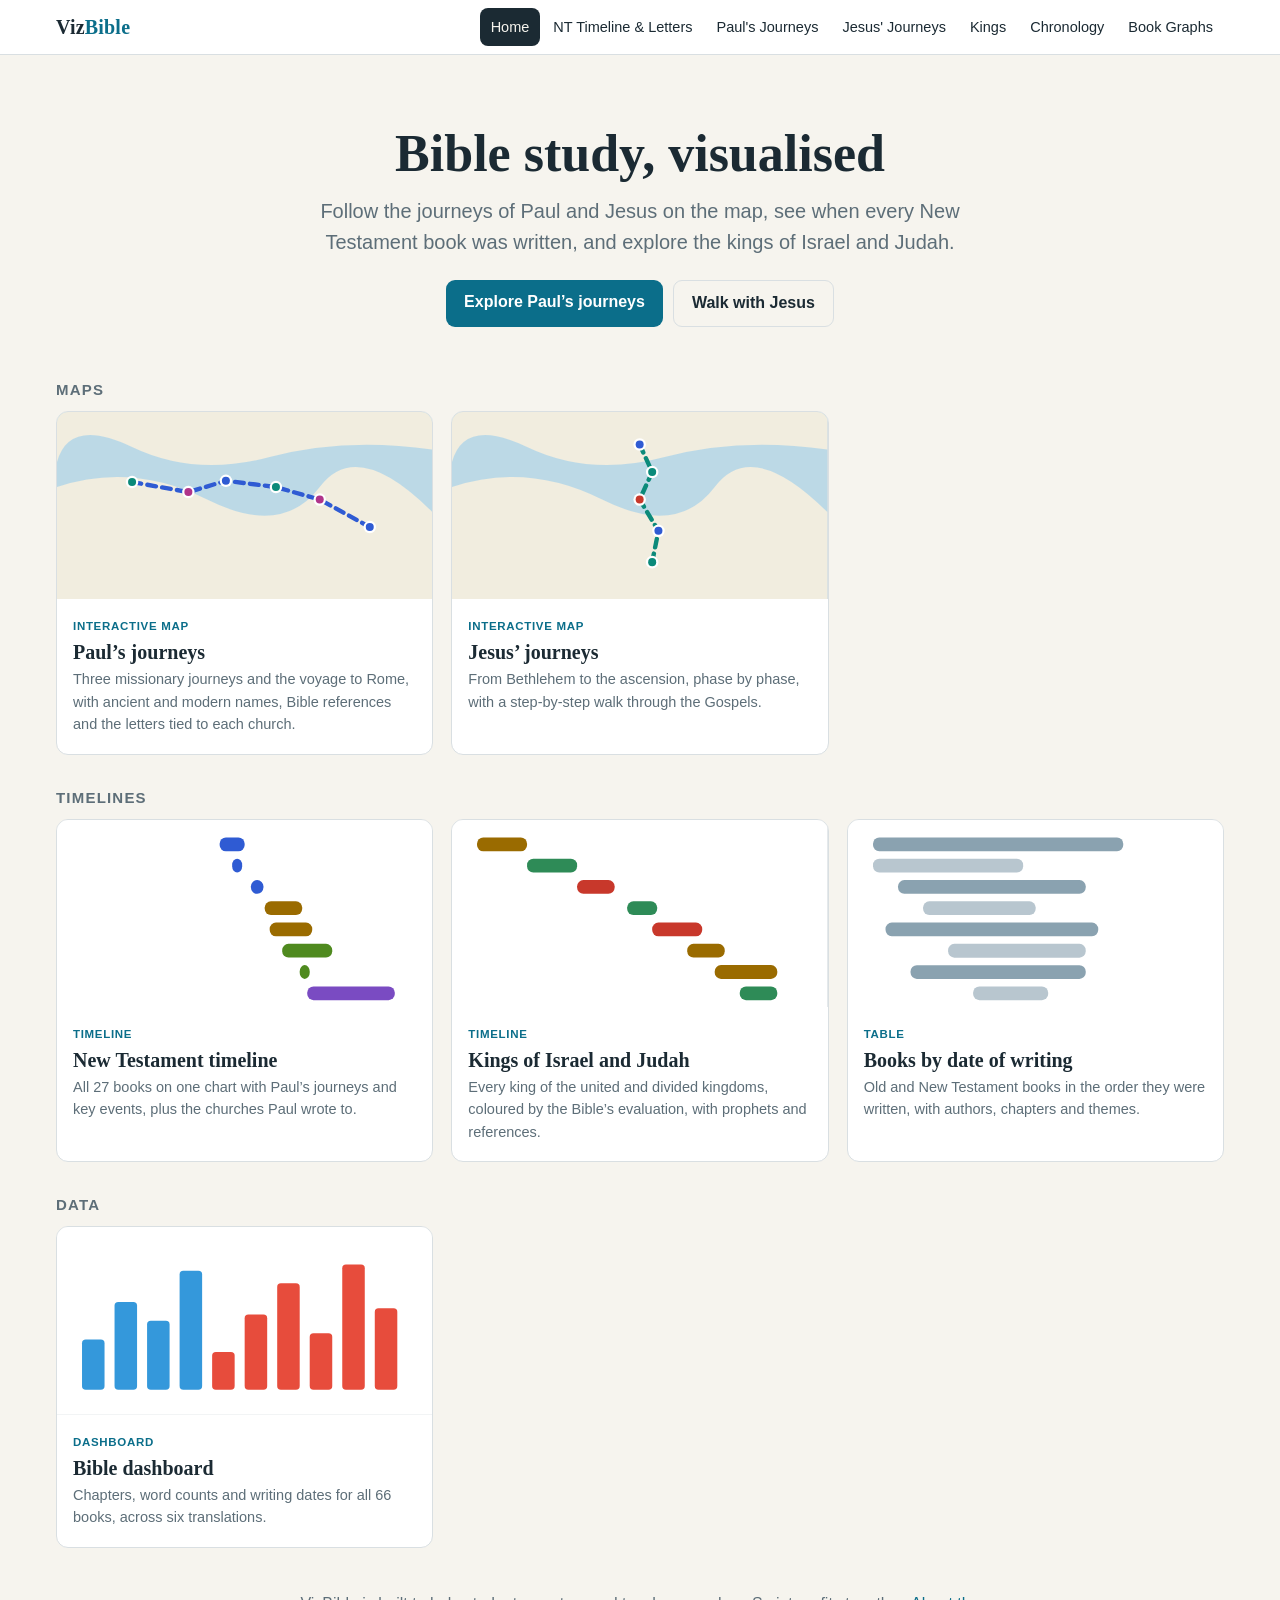
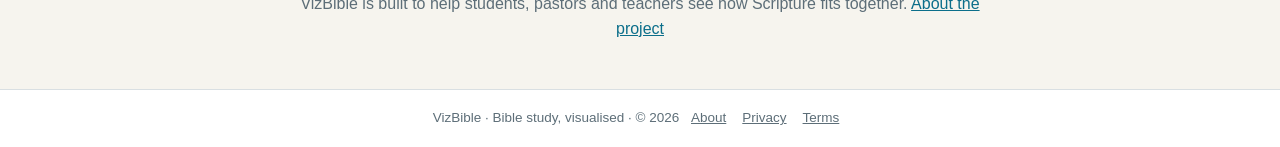
==== index.html @ 42c1f806 "Share previews, automatic checks, content-based version tags, 404 page - og:image share previews (12" ====
<!DOCTYPE html>
<html lang="en">
<head>
<meta charset="utf-8">
<meta name="viewport" content="width=device-width, initial-scale=1">
<title>VizBible: Bible Study, Visualised | Interactive Maps and Timelines</title>
<meta name="description" content="Interactive Bible maps and timelines: follow Paul's and Jesus' journeys, see when every New Testament book was written, and explore the kings of Israel and Judah.">
<link rel="canonical" href="https://vizbible.com/">
<meta property="og:type" content="website"><meta property="og:site_name" content="VizBible">
<meta property="og:title" content="VizBible: Bible Study, Visualised">
<meta property="og:description" content="Interactive Bible maps and timelines: Paul's and Jesus' journeys, New Testament chronology and the kings of Israel and Judah.">
<meta property="og:url" content="https://vizbible.com/"><meta name="twitter:card" content="summary_large_image"><meta property="og:image" content="https://vizbible.com/assets/og/index.jpg"><meta property="og:image:width" content="1200"><meta property="og:image:height" content="630">
<link rel="icon" href="assets/favicon.svg" type="image/svg+xml">
<link rel="stylesheet" href="assets/site.css?v=9bd00f37">
<style>
.hero{text-align:center;padding:44px 16px 20px;max-width:820px;margin:0 auto}
.hero h1{font-size:clamp(32px,6vw,52px);margin:0 0 10px}
.hero p{font-size:clamp(17px,2.4vw,20px);color:var(--muted);margin:0 auto 22px;max-width:640px}
.hero .cta{display:flex;gap:10px;justify-content:center;flex-wrap:wrap}
.tile .thumb{height:auto;aspect-ratio:2/1}.thumb svg{display:block;width:100%;height:100%}
.about{max-width:720px;margin:44px auto 0;text-align:center;color:var(--muted)}
</style>
<script type="application/ld+json">{"@context": "https://schema.org", "@type": "WebSite", "name": "VizBible", "url": "https://vizbible.com/", "description": "Interactive Bible maps and timelines: Paul's and Jesus' journeys, New Testament chronology and the kings of Israel and Judah."}</script>
</head>
<body>
<a class="skip" href="#main">Skip to content</a>
<div id="site-nav"></div>
<main id="main" class="wrap">
  <section class="hero">
    <h1>Bible study, visualised</h1>
    <p>Follow the journeys of Paul and Jesus on the map, see when every New Testament book was written, and explore the kings of Israel and Judah.</p>
    <div class="cta"><a class="vbtn" href="paulmap.html">Explore Paul’s journeys</a><a class="vbtn ghost" href="jesusmap.html">Walk with Jesus</a></div>
  </section>

  <h2 class="sec">Maps</h2>
  <div class="grid">
    <a class="card tile" href="paulmap.html"><span class="thumb"><svg viewBox="0 0 300 150" preserveAspectRatio="xMidYMid slice" aria-hidden="true"><rect width="300" height="150" fill="#bcd9e6"/><path d="M0 60 Q60 40 120 70 T210 60 T300 80 V150 H0Z" fill="#f1eddf"/><path d="M0 0 H300 V30 Q230 20 170 36 T60 28 T0 40Z" fill="#f1eddf"/><path d="M250 92 L210 70 L175 60 L135 55 L105 64 L60 56" fill="none" stroke="#2f5bd3" stroke-width="3.5" stroke-dasharray="7 5" stroke-linecap="round"/><circle cx="250" cy="92" r="5" fill="#fff"/><circle cx="250" cy="92" r="3.2" fill="#2f5bd3"/><circle cx="210" cy="70" r="5" fill="#fff"/><circle cx="210" cy="70" r="3.2" fill="#b0348a"/><circle cx="175" cy="60" r="5" fill="#fff"/><circle cx="175" cy="60" r="3.2" fill="#0b8a7a"/><circle cx="135" cy="55" r="5" fill="#fff"/><circle cx="135" cy="55" r="3.2" fill="#2f5bd3"/><circle cx="105" cy="64" r="5" fill="#fff"/><circle cx="105" cy="64" r="3.2" fill="#b0348a"/><circle cx="60" cy="56" r="5" fill="#fff"/><circle cx="60" cy="56" r="3.2" fill="#0b8a7a"/></svg></span><span class="body"><span class="tag">Interactive map</span><h2>Paul’s journeys</h2><p>Three missionary journeys and the voyage to Rome, with ancient and modern names, Bible references and the letters tied to each church.</p></span></a>
    <a class="card tile" href="jesusmap.html"><span class="thumb"><svg viewBox="0 0 300 150" preserveAspectRatio="xMidYMid slice" aria-hidden="true"><rect width="300" height="150" fill="#bcd9e6"/><path d="M0 60 Q60 40 120 70 T210 60 T300 80 V150 H0Z" fill="#f1eddf"/><path d="M0 0 H300 V30 Q230 20 170 36 T60 28 T0 40Z" fill="#f1eddf"/><path d="M160 120 L165 95 L150 70 L160 48 L150 26" fill="none" stroke="#0b8a7a" stroke-width="3.5" stroke-dasharray="7 5" stroke-linecap="round"/><circle cx="160" cy="120" r="5" fill="#fff"/><circle cx="160" cy="120" r="3.2" fill="#0b8a7a"/><circle cx="165" cy="95" r="5" fill="#fff"/><circle cx="165" cy="95" r="3.2" fill="#2f5bd3"/><circle cx="150" cy="70" r="5" fill="#fff"/><circle cx="150" cy="70" r="3.2" fill="#c8382b"/><circle cx="160" cy="48" r="5" fill="#fff"/><circle cx="160" cy="48" r="3.2" fill="#0b8a7a"/><circle cx="150" cy="26" r="5" fill="#fff"/><circle cx="150" cy="26" r="3.2" fill="#2f5bd3"/></svg></span><span class="body"><span class="tag">Interactive map</span><h2>Jesus’ journeys</h2><p>From Bethlehem to the ascension, phase by phase, with a step-by-step walk through the Gospels.</p></span></a>
  </div>

  <h2 class="sec">Timelines</h2>
  <div class="grid">
    <a class="card tile" href="PaulineChurches.html"><span class="thumb"><svg viewBox="0 0 300 150" preserveAspectRatio="xMidYMid slice" aria-hidden="true"><rect width="300" height="150" fill="var(--panel)"/><rect x="130" y="14" width="20" height="11" rx="5" fill="#2f5bd3"/><rect x="140" y="31" width="8" height="11" rx="5" fill="#2f5bd3"/><rect x="155" y="48" width="10" height="11" rx="5" fill="#2f5bd3"/><rect x="166" y="65" width="30" height="11" rx="5" fill="#9a6b00"/><rect x="170" y="82" width="34" height="11" rx="5" fill="#9a6b00"/><rect x="180" y="99" width="40" height="11" rx="5" fill="#4f8a1f"/><rect x="194" y="116" width="8" height="11" rx="5" fill="#4f8a1f"/><rect x="200" y="133" width="70" height="11" rx="5" fill="#7a4bc2"/><rect x="220" y="150" width="60" height="11" rx="5" fill="#2f5bd3"/><rect x="256" y="167" width="30" height="11" rx="5" fill="#2f5bd3"/></svg></span><span class="body"><span class="tag">Timeline</span><h2>New Testament timeline</h2><p>All 27 books on one chart with Paul’s journeys and key events, plus the churches Paul wrote to.</p></span></a>
    <a class="card tile" href="KingsJudaIsrael.html"><span class="thumb"><svg viewBox="0 0 300 150" preserveAspectRatio="xMidYMid slice" aria-hidden="true"><rect width="300" height="150" fill="var(--panel)"/><rect x="20" y="14" width="40" height="11" rx="5" fill="#9a6b00"/><rect x="60" y="31" width="40" height="11" rx="5" fill="#2e8b57"/><rect x="100" y="48" width="30" height="11" rx="5" fill="#c8382b"/><rect x="140" y="65" width="24" height="11" rx="5" fill="#2e8b57"/><rect x="160" y="82" width="40" height="11" rx="5" fill="#c8382b"/><rect x="188" y="99" width="30" height="11" rx="5" fill="#9a6b00"/><rect x="210" y="116" width="50" height="11" rx="5" fill="#9a6b00"/><rect x="230" y="133" width="30" height="11" rx="5" fill="#2e8b57"/><rect x="256" y="150" width="40" height="11" rx="5" fill="#c8382b"/><rect x="270" y="167" width="24" height="11" rx="5" fill="#2e8b57"/></svg></span><span class="body"><span class="tag">Timeline</span><h2>Kings of Israel and Judah</h2><p>Every king of the united and divided kingdoms, coloured by the Bible’s evaluation, with prophets and references.</p></span></a>
    <a class="card tile" href="BibleChronos.html"><span class="thumb"><svg viewBox="0 0 300 150" preserveAspectRatio="xMidYMid slice" aria-hidden="true"><rect width="300" height="150" fill="var(--panel)"/><rect x="20" y="14" width="200" height="11" rx="5" fill="#8aa2b0"/><rect x="20" y="31" width="120" height="11" rx="5" fill="#b8c6cf"/><rect x="40" y="48" width="150" height="11" rx="5" fill="#8aa2b0"/><rect x="60" y="65" width="90" height="11" rx="5" fill="#b8c6cf"/><rect x="30" y="82" width="170" height="11" rx="5" fill="#8aa2b0"/><rect x="80" y="99" width="110" height="11" rx="5" fill="#b8c6cf"/><rect x="50" y="116" width="140" height="11" rx="5" fill="#8aa2b0"/><rect x="100" y="133" width="60" height="11" rx="5" fill="#b8c6cf"/><rect x="20" y="150" width="130" height="11" rx="5" fill="#8aa2b0"/><rect x="70" y="167" width="100" height="11" rx="5" fill="#b8c6cf"/></svg></span><span class="body"><span class="tag">Table</span><h2>Books by date of writing</h2><p>Old and New Testament books in the order they were written, with authors, chapters and themes.</p></span></a>
  </div>

  <h2 class="sec">Data</h2>
  <div class="grid">
    <a class="card tile" href="BooksGraphs.html"><span class="thumb"><svg viewBox="0 0 300 150" preserveAspectRatio="xMidYMid slice" aria-hidden="true"><rect width="300" height="150" fill="var(--panel)"/><rect x="20" y="90" width="18" height="40" rx="3" fill="#3498db"/><rect x="46" y="60" width="18" height="70" rx="3" fill="#3498db"/><rect x="72" y="75" width="18" height="55" rx="3" fill="#3498db"/><rect x="98" y="35" width="18" height="95" rx="3" fill="#3498db"/><rect x="124" y="100" width="18" height="30" rx="3" fill="#e74c3c"/><rect x="150" y="70" width="18" height="60" rx="3" fill="#e74c3c"/><rect x="176" y="45" width="18" height="85" rx="3" fill="#e74c3c"/><rect x="202" y="85" width="18" height="45" rx="3" fill="#e74c3c"/><rect x="228" y="30" width="18" height="100" rx="3" fill="#e74c3c"/><rect x="254" y="65" width="18" height="65" rx="3" fill="#e74c3c"/></svg></span><span class="body"><span class="tag">Dashboard</span><h2>Bible dashboard</h2><p>Chapters, word counts and writing dates for all 66 books, across six translations.</p></span></a>
  </div>

  <p class="about">VizBible is built to help students, pastors and teachers see how Scripture fits together. <a href="about.html">About the project</a></p>
</main>
<div id="site-footer"></div>
<script src="assets/site.js?v=6313c1fe"></script>
</body>
</html>
---- assets/site.css ----
/* VizBible shared styles */
:root {
  --bg: #f6f4ee; --panel: #ffffff; --ink: #1b2a33; --muted: #5d6e78; --line: #d9dfe2;
  --accent: #0b6e8a; --accent-ink: #ffffff; --gold: #9a6b00;
  --serif: Palatino, "Palatino Linotype", "Iowan Old Style", Georgia, serif;
  --sans: -apple-system, BlinkMacSystemFont, "Segoe UI", Roboto, Helvetica, Arial, sans-serif;
  --radius: 12px;
  --j0: #6b7680; --j1: #0b8a7a; --j2: #2f5bd3; --j3: #b0348a; --j4: #c8382b; --j5: #9a6b00; --j6: #4f8a1f; --j7: #7a4bc2;
}
@media (prefers-color-scheme: dark) {
  :root { --bg: #11191e; --panel: #1a252c; --ink: #e8eef1; --muted: #9fb0ba; --line: #2e3d46; --accent: #5cc0dd; --accent-ink: #0d151a; --gold: #e3c15a;
    --j0: #98a3ab; --j1: #2cc3ae; --j2: #7c9bff; --j3: #e36cc0; --j4: #ff7a6b; --j5: #e3c15a; --j6: #9ad35a; --j7: #b794f0; }
}
* { box-sizing: border-box; }
html { scroll-behavior: smooth; }
body { margin: 0; background: var(--bg); color: var(--ink); font-family: var(--sans); line-height: 1.55; }
a { color: var(--accent); }
h1, h2, h3 { font-family: var(--serif); line-height: 1.2; }
.skip { position: absolute; left: -999px; top: 0; background: var(--ink); color: var(--bg); padding: 8px 14px; z-index: 2000; }
.skip:focus { left: 8px; top: 8px; }

/* nav */
.sitenav { position: sticky; top: 0; z-index: 1500; background: var(--panel); border-bottom: 1px solid var(--line); }
.sitenav .bar { max-width: 1200px; margin: 0 auto; display: flex; align-items: center; gap: 14px; padding: 8px 16px; }
.brand { font: 700 20px/1 var(--serif); color: var(--ink); text-decoration: none; letter-spacing: .2px; white-space: nowrap; }
.brand span { color: var(--accent); }
.sitenav ul { list-style: none; margin: 0 0 0 auto; padding: 0; display: flex; flex-wrap: wrap; gap: 2px; }
.sitenav li a { display: block; padding: 8px 11px; border-radius: 8px; color: var(--ink); text-decoration: none; font-size: 14.5px; font-weight: 500; }
.sitenav li a:hover { background: color-mix(in srgb, var(--accent) 12%, transparent); }
.sitenav li a[aria-current="page"] { background: var(--ink); color: var(--bg); }
.navtoggle { display: none; margin-left: auto; background: transparent; border: 1.5px solid var(--line); color: var(--ink); border-radius: 8px; padding: 8px 12px; font: 600 14px/1 var(--sans); min-height: 40px; cursor: pointer; }
@media (max-width: 860px) {
  .navtoggle { display: inline-block; }
  .sitenav ul { display: none; position: absolute; left: 0; right: 0; top: 100%; background: var(--panel); border-bottom: 1px solid var(--line); flex-direction: column; padding: 8px 12px 12px; margin: 0; }
  .sitenav.open ul { display: flex; }
  .sitenav li a { padding: 12px; }
}
a:focus-visible, button:focus-visible { outline: 3px solid var(--accent); outline-offset: 2px; }

/* footer */
.sitefoot { border-top: 1px solid var(--line); background: var(--panel); color: var(--muted); font-size: 13.5px; padding: 18px 16px; text-align: center; }
.sitefoot a { color: var(--muted); margin: 0 8px; }
.sitefoot .donate-slot { margin-top: 8px; }
.sitefoot.compact { padding: 8px 12px; font-size: 12.5px; }

/* page chrome */
.wrap { max-width: 1200px; margin: 0 auto; padding: 24px 16px 48px; }
.pagehead { text-align: center; max-width: 820px; margin: 8px auto 24px; }
.pagehead h1 { font-size: clamp(26px, 4vw, 38px); margin: 8px 0 8px; }
.pagehead p { color: var(--muted); font-size: 17px; margin: 0; }
.card { background: var(--panel); border: 1px solid var(--line); border-radius: var(--radius); }
.vbtn { display: inline-block; background: var(--accent); color: var(--accent-ink); text-decoration: none; padding: 10px 18px; border-radius: 9px; font-weight: 600; border: 0; cursor: pointer; }
.vbtn.ghost { background: transparent; color: var(--ink); border: 1.5px solid var(--line); }

/* home cards */
.grid { display: grid; grid-template-columns: repeat(auto-fill, minmax(290px, 1fr)); gap: 18px; }
.tile { display: flex; flex-direction: column; text-decoration: none; color: var(--ink); overflow: hidden; transition: transform .15s, box-shadow .15s; }
.tile:hover { transform: translateY(-3px); box-shadow: 0 10px 26px rgba(0,0,0,.14); }
.tile .thumb { height: 150px; background: var(--line); display: block; }
.tile .thumb svg { width: 100%; height: 100%; display: block; }
.tile .body { padding: 14px 16px 18px; }
.tile h2 { font-size: 20px; margin: 0 0 4px; }
.tile p { margin: 0; color: var(--muted); font-size: 14.5px; }
.tile .tag { display: inline-block; font-size: 11.5px; font-weight: 700; letter-spacing: .06em; text-transform: uppercase; color: var(--accent); margin-bottom: 4px; }
.sec { font-size: 15px; letter-spacing: .08em; text-transform: uppercase; color: var(--muted); margin: 34px 0 12px; font-family: var(--sans); font-weight: 700; }
@media (prefers-reduced-motion: reduce) { .tile { transition: none; } html { scroll-behavior: auto; } }
@media print { .sitenav, .sitefoot, .noprint { display: none !important; } }

/* older pages keep a light look inside the shared shell */
body.legacy { --bg: #ffffff; --panel: #ffffff; --ink: #222; --muted: #666; --line: #ddd; --accent: #0b6e8a; color-scheme: light; background: #fff; color: #333; }
body.legacy .container, body.legacy header { color: #333; }
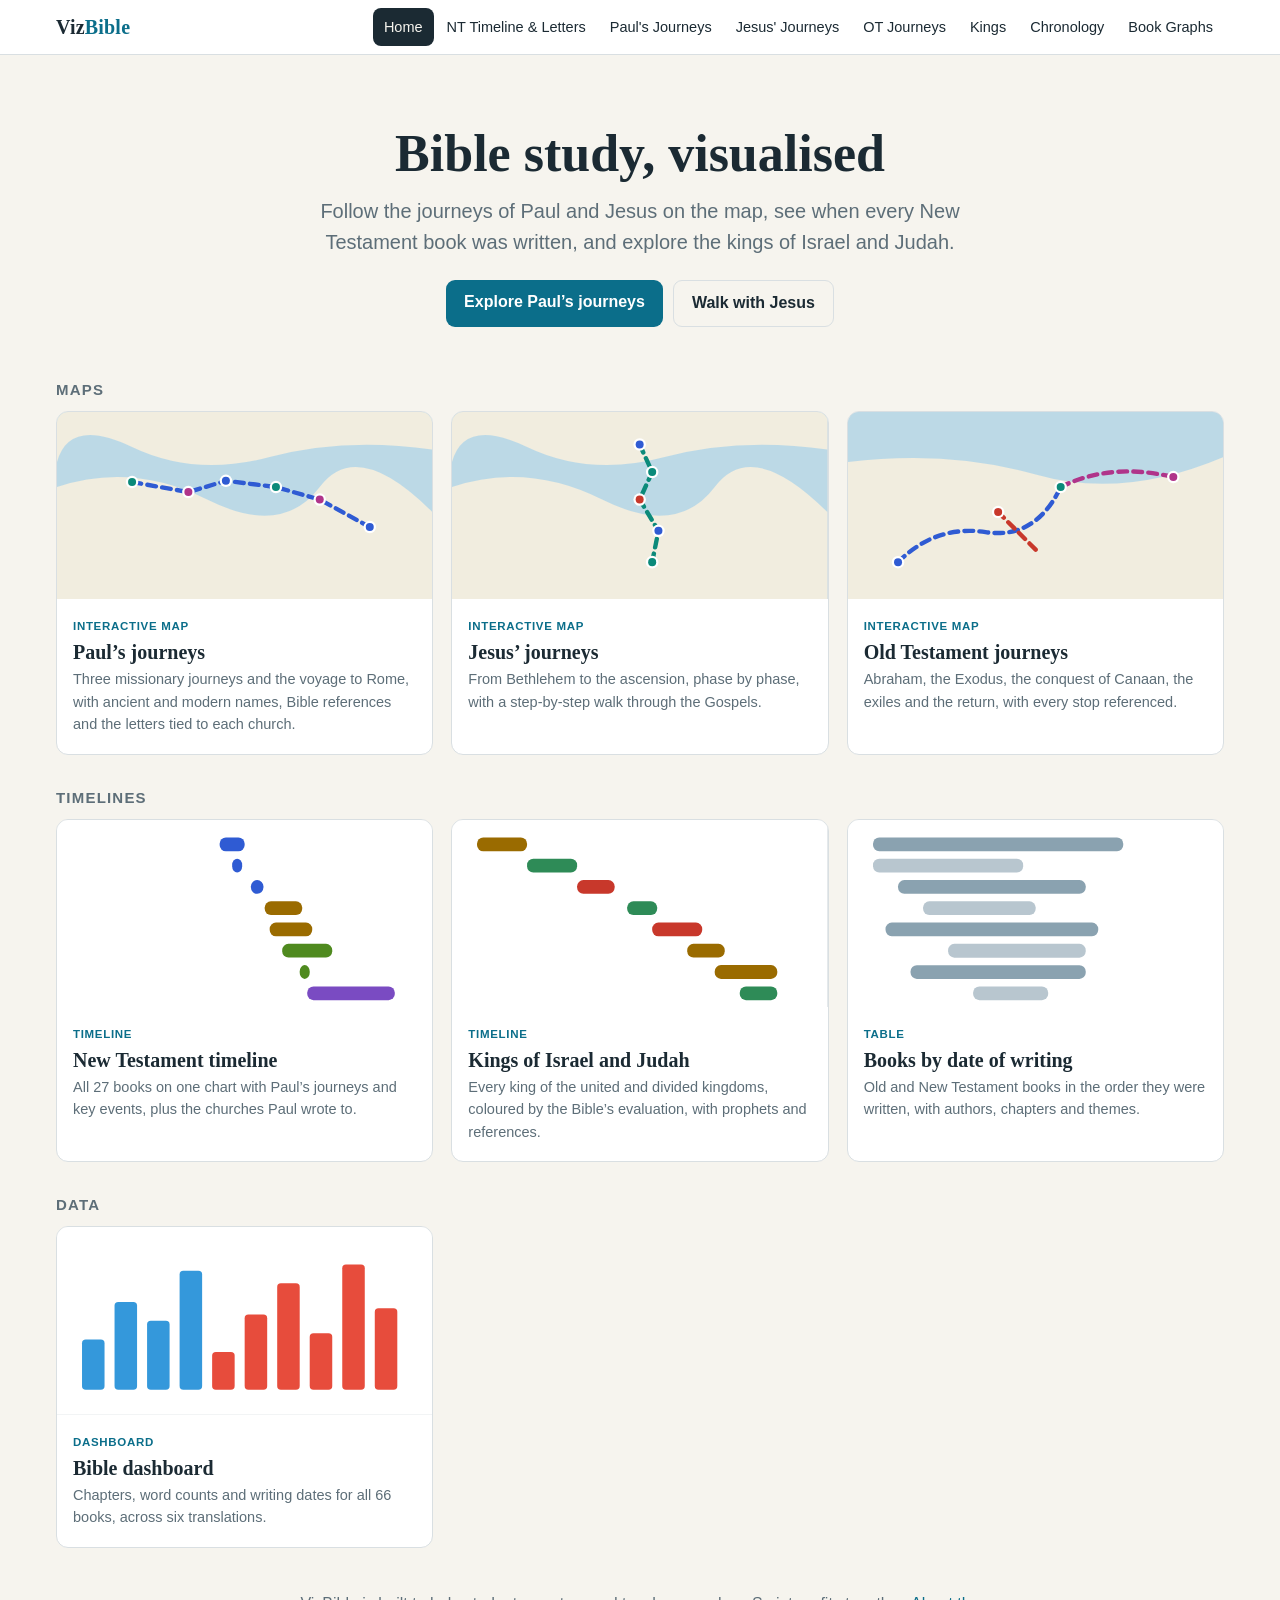
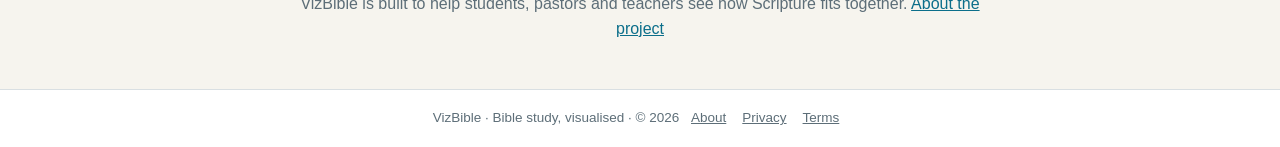
==== commit 48e86248: "Old Testament journeys map: Abraham, Exodus, Conquest, Exile, Return - otmap.html on the shared jour" ====
--- a/index.html
+++ b/index.html
@@ -36,6 +36,7 @@
   <div class="grid">
     <a class="card tile" href="paulmap.html"><span class="thumb"><svg viewBox="0 0 300 150" preserveAspectRatio="xMidYMid slice" aria-hidden="true"><rect width="300" height="150" fill="#bcd9e6"/><path d="M0 60 Q60 40 120 70 T210 60 T300 80 V150 H0Z" fill="#f1eddf"/><path d="M0 0 H300 V30 Q230 20 170 36 T60 28 T0 40Z" fill="#f1eddf"/><path d="M250 92 L210 70 L175 60 L135 55 L105 64 L60 56" fill="none" stroke="#2f5bd3" stroke-width="3.5" stroke-dasharray="7 5" stroke-linecap="round"/><circle cx="250" cy="92" r="5" fill="#fff"/><circle cx="250" cy="92" r="3.2" fill="#2f5bd3"/><circle cx="210" cy="70" r="5" fill="#fff"/><circle cx="210" cy="70" r="3.2" fill="#b0348a"/><circle cx="175" cy="60" r="5" fill="#fff"/><circle cx="175" cy="60" r="3.2" fill="#0b8a7a"/><circle cx="135" cy="55" r="5" fill="#fff"/><circle cx="135" cy="55" r="3.2" fill="#2f5bd3"/><circle cx="105" cy="64" r="5" fill="#fff"/><circle cx="105" cy="64" r="3.2" fill="#b0348a"/><circle cx="60" cy="56" r="5" fill="#fff"/><circle cx="60" cy="56" r="3.2" fill="#0b8a7a"/></svg></span><span class="body"><span class="tag">Interactive map</span><h2>Paul’s journeys</h2><p>Three missionary journeys and the voyage to Rome, with ancient and modern names, Bible references and the letters tied to each church.</p></span></a>
     <a class="card tile" href="jesusmap.html"><span class="thumb"><svg viewBox="0 0 300 150" preserveAspectRatio="xMidYMid slice" aria-hidden="true"><rect width="300" height="150" fill="#bcd9e6"/><path d="M0 60 Q60 40 120 70 T210 60 T300 80 V150 H0Z" fill="#f1eddf"/><path d="M0 0 H300 V30 Q230 20 170 36 T60 28 T0 40Z" fill="#f1eddf"/><path d="M160 120 L165 95 L150 70 L160 48 L150 26" fill="none" stroke="#0b8a7a" stroke-width="3.5" stroke-dasharray="7 5" stroke-linecap="round"/><circle cx="160" cy="120" r="5" fill="#fff"/><circle cx="160" cy="120" r="3.2" fill="#0b8a7a"/><circle cx="165" cy="95" r="5" fill="#fff"/><circle cx="165" cy="95" r="3.2" fill="#2f5bd3"/><circle cx="150" cy="70" r="5" fill="#fff"/><circle cx="150" cy="70" r="3.2" fill="#c8382b"/><circle cx="160" cy="48" r="5" fill="#fff"/><circle cx="160" cy="48" r="3.2" fill="#0b8a7a"/><circle cx="150" cy="26" r="5" fill="#fff"/><circle cx="150" cy="26" r="3.2" fill="#2f5bd3"/></svg></span><span class="body"><span class="tag">Interactive map</span><h2>Jesus’ journeys</h2><p>From Bethlehem to the ascension, phase by phase, with a step-by-step walk through the Gospels.</p></span></a>
+    <a class="card tile" href="otmap.html"><span class="thumb"><svg viewBox="0 0 300 150" preserveAspectRatio="xMidYMid slice" aria-hidden="true"><rect width="300" height="150" fill="#bcd9e6"/><path d="M0 40 Q80 30 150 50 T300 36 V150 H0Z" fill="#f1eddf"/><path d="M40 120 Q70 90 110 96 T170 60" fill="none" stroke="#2f5bd3" stroke-width="3.5" stroke-dasharray="7 5" stroke-linecap="round"/><path d="M170 60 Q210 40 260 52" fill="none" stroke="#b0348a" stroke-width="3.5" stroke-dasharray="7 5" stroke-linecap="round"/><path d="M150 110 L120 80" fill="none" stroke="#c8382b" stroke-width="3.5" stroke-dasharray="7 5" stroke-linecap="round"/><circle cx="40" cy="120" r="5" fill="#fff"/><circle cx="40" cy="120" r="3.2" fill="#2f5bd3"/><circle cx="170" cy="60" r="5" fill="#fff"/><circle cx="170" cy="60" r="3.2" fill="#0b8a7a"/><circle cx="260" cy="52" r="5" fill="#fff"/><circle cx="260" cy="52" r="3.2" fill="#b0348a"/><circle cx="120" cy="80" r="5" fill="#fff"/><circle cx="120" cy="80" r="3.2" fill="#c8382b"/></svg></span><span class="body"><span class="tag">Interactive map</span><h2>Old Testament journeys</h2><p>Abraham, the Exodus, the conquest of Canaan, the exiles and the return, with every stop referenced.</p></span></a>
   </div>
 
   <h2 class="sec">Timelines</h2>
@@ -53,6 +54,6 @@
   <p class="about">VizBible is built to help students, pastors and teachers see how Scripture fits together. <a href="about.html">About the project</a></p>
 </main>
 <div id="site-footer"></div>
-<script src="assets/site.js?v=6313c1fe"></script>
+<script src="assets/site.js?v=60e31f3b"></script>
 </body>
 </html>
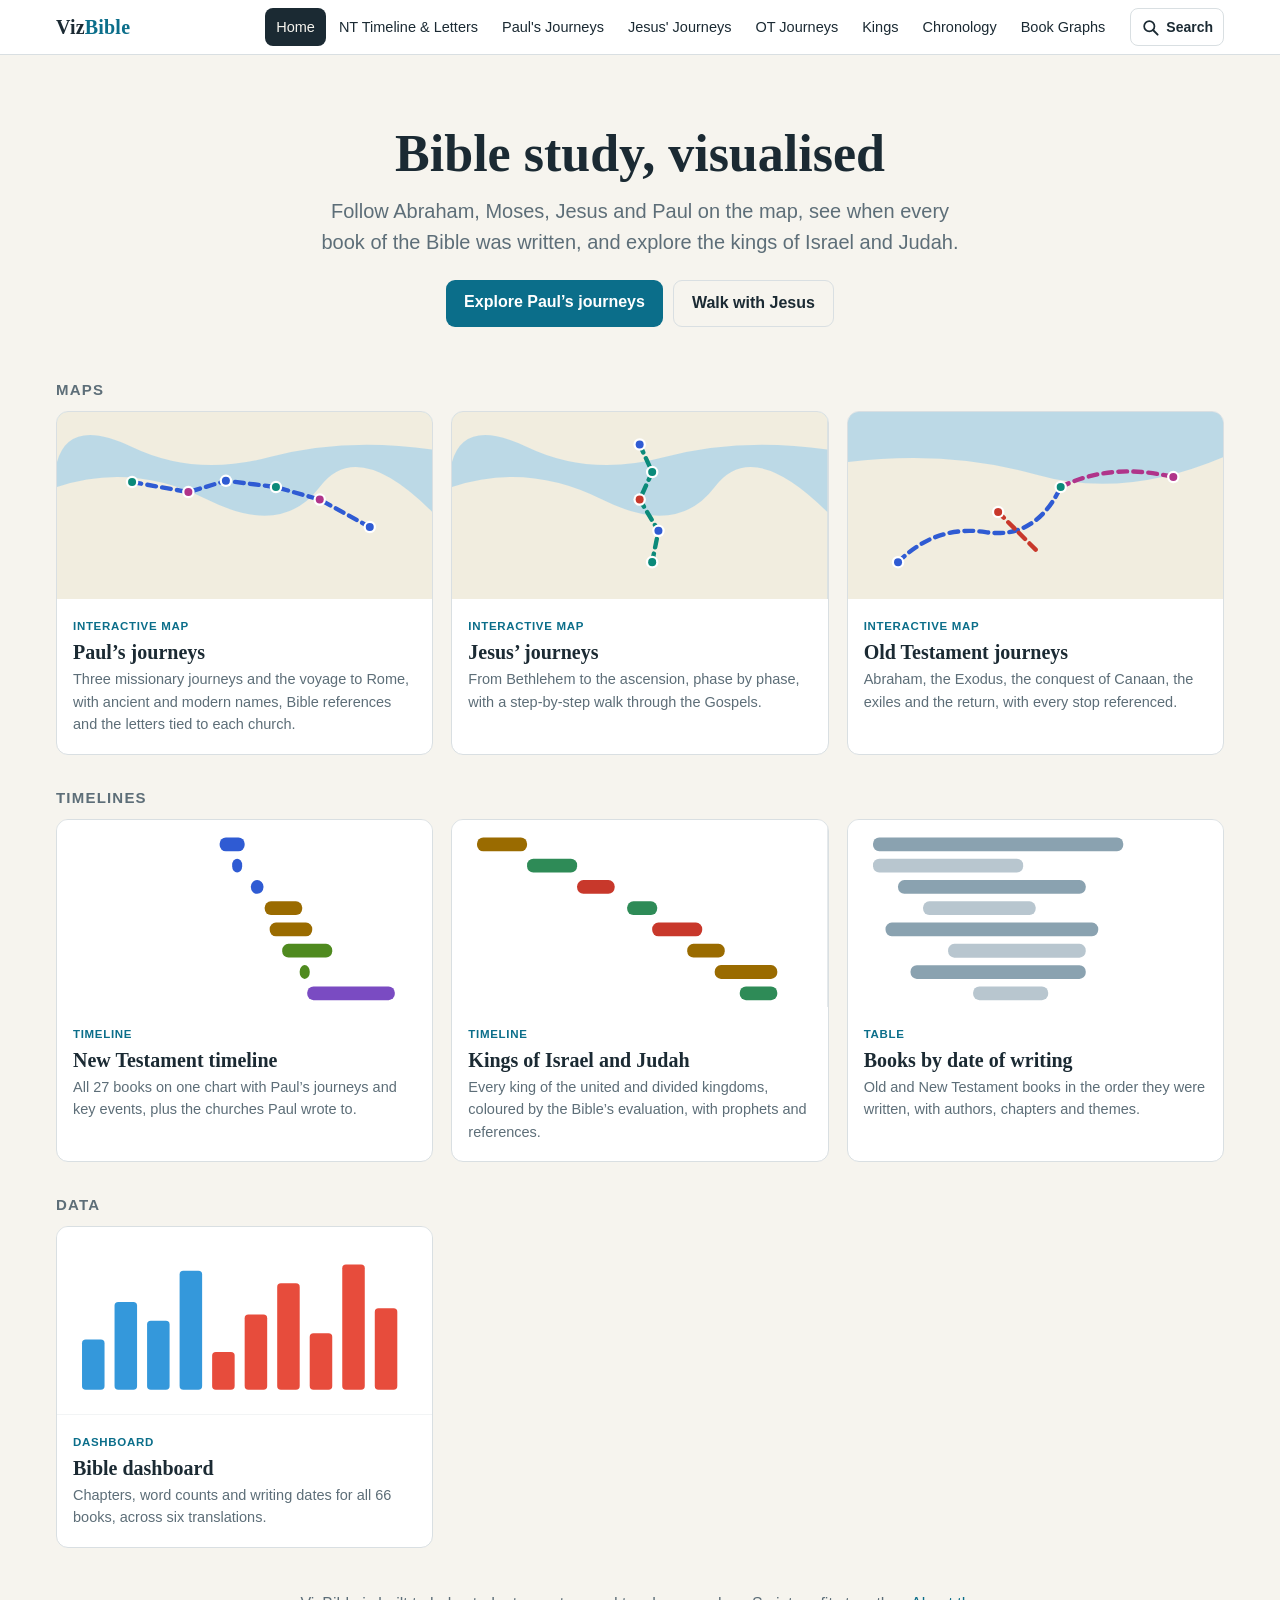
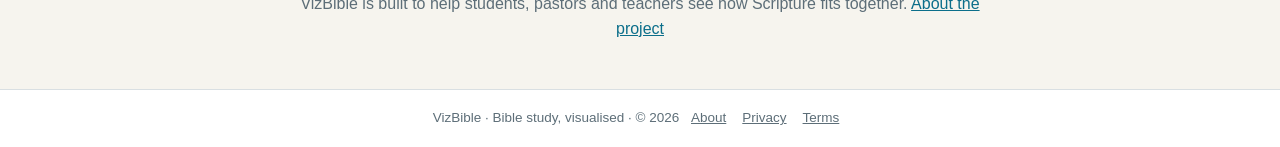
==== commit 10c53dc0: "Site-wide search - Search button in the nav (or press /): books, kings, places, churches, journeys a" ====
--- a/index.html
+++ b/index.html
@@ -11,7 +11,7 @@
 <meta property="og:description" content="Interactive Bible maps and timelines: Paul's and Jesus' journeys, New Testament chronology and the kings of Israel and Judah.">
 <meta property="og:url" content="https://vizbible.com/"><meta name="twitter:card" content="summary_large_image"><meta property="og:image" content="https://vizbible.com/assets/og/index.jpg"><meta property="og:image:width" content="1200"><meta property="og:image:height" content="630">
 <link rel="icon" href="assets/favicon.svg" type="image/svg+xml">
-<link rel="stylesheet" href="assets/site.css?v=9bd00f37">
+<link rel="stylesheet" href="assets/site.css?v=350c0aa7">
 <style>
 .hero{text-align:center;padding:44px 16px 20px;max-width:820px;margin:0 auto}
 .hero h1{font-size:clamp(32px,6vw,52px);margin:0 0 10px}
@@ -28,7 +28,7 @@
 <main id="main" class="wrap">
   <section class="hero">
     <h1>Bible study, visualised</h1>
-    <p>Follow the journeys of Paul and Jesus on the map, see when every New Testament book was written, and explore the kings of Israel and Judah.</p>
+    <p>Follow Abraham, Moses, Jesus and Paul on the map, see when every book of the Bible was written, and explore the kings of Israel and Judah.</p>
     <div class="cta"><a class="vbtn" href="paulmap.html">Explore Paul’s journeys</a><a class="vbtn ghost" href="jesusmap.html">Walk with Jesus</a></div>
   </section>
 
@@ -54,6 +54,6 @@
   <p class="about">VizBible is built to help students, pastors and teachers see how Scripture fits together. <a href="about.html">About the project</a></p>
 </main>
 <div id="site-footer"></div>
-<script src="assets/site.js?v=60e31f3b"></script>
+<script src="assets/site.js?v=2a98c604"></script>
 </body>
 </html>
--- a/assets/site.css
+++ b/assets/site.css
@@ -69,3 +69,25 @@
 /* older pages keep a light look inside the shared shell */
 body.legacy { --bg: #ffffff; --panel: #ffffff; --ink: #222; --muted: #666; --line: #ddd; --accent: #0b6e8a; color-scheme: light; background: #fff; color: #333; }
 body.legacy .container, body.legacy header { color: #333; }
+
+/* site search */
+.searchbtn { display: inline-flex; align-items: center; gap: 6px; background: transparent; border: 1.5px solid var(--line); color: var(--ink); border-radius: 8px; padding: 7px 10px; font: 600 14px/1 var(--sans); min-height: 38px; cursor: pointer; }
+.searchbtn:hover { background: color-mix(in srgb, var(--accent) 12%, transparent); }
+@media (max-width: 1180px) and (min-width: 861px) { .searchbtn span { display: none; } }
+@media (max-width: 860px) { .searchbtn { margin-left: auto; } .navtoggle { margin-left: 0; } }
+.vbsearch { position: fixed; inset: 0; z-index: 3000; background: rgba(13, 21, 26, .45); display: flex; justify-content: center; align-items: flex-start; padding: 8vh 12px 12px; }
+.vbsearch[hidden] { display: none; }
+html.vbs-open { overflow: hidden; }
+.vbs-box { width: min(640px, 100%); max-height: 80vh; display: flex; flex-direction: column; background: var(--panel); color: var(--ink); border-radius: 14px; box-shadow: 0 20px 60px rgba(0, 0, 0, .35); overflow: hidden; }
+.vbs-head { display: flex; gap: 8px; padding: 12px; border-bottom: 1px solid var(--line); }
+.vbs-head input { flex: 1; font: 17px var(--sans); padding: 10px 12px; border: 1.5px solid var(--line); border-radius: 9px; background: var(--bg); color: var(--ink); }
+.vbs-close { background: transparent; border: 1.5px solid var(--line); border-radius: 9px; color: var(--muted); font: 600 13px var(--sans); padding: 0 12px; cursor: pointer; }
+.vbs-res { overflow-y: auto; padding: 6px; }
+.vbs-res ul { list-style: none; margin: 0; padding: 0; }
+.vbs-res a { display: grid; grid-template-columns: 74px 1fr; column-gap: 10px; padding: 9px 10px; border-radius: 9px; color: var(--ink); text-decoration: none; }
+.vbs-res a:hover, .vbs-res a:focus-visible { background: color-mix(in srgb, var(--accent) 12%, transparent); outline: none; }
+.vbs-res b { font-weight: 600; }
+.vbs-res small { grid-column: 2; color: var(--muted); font-size: 13px; }
+.vbs-type { grid-row: span 2; align-self: start; font: 600 11px/1 var(--sans); text-transform: uppercase; letter-spacing: .06em; color: var(--accent); padding-top: 4px; }
+.vbs-hint { color: var(--muted); padding: 10px; margin: 0; }
+@media print { .searchbtn, .vbsearch { display: none !important; } }
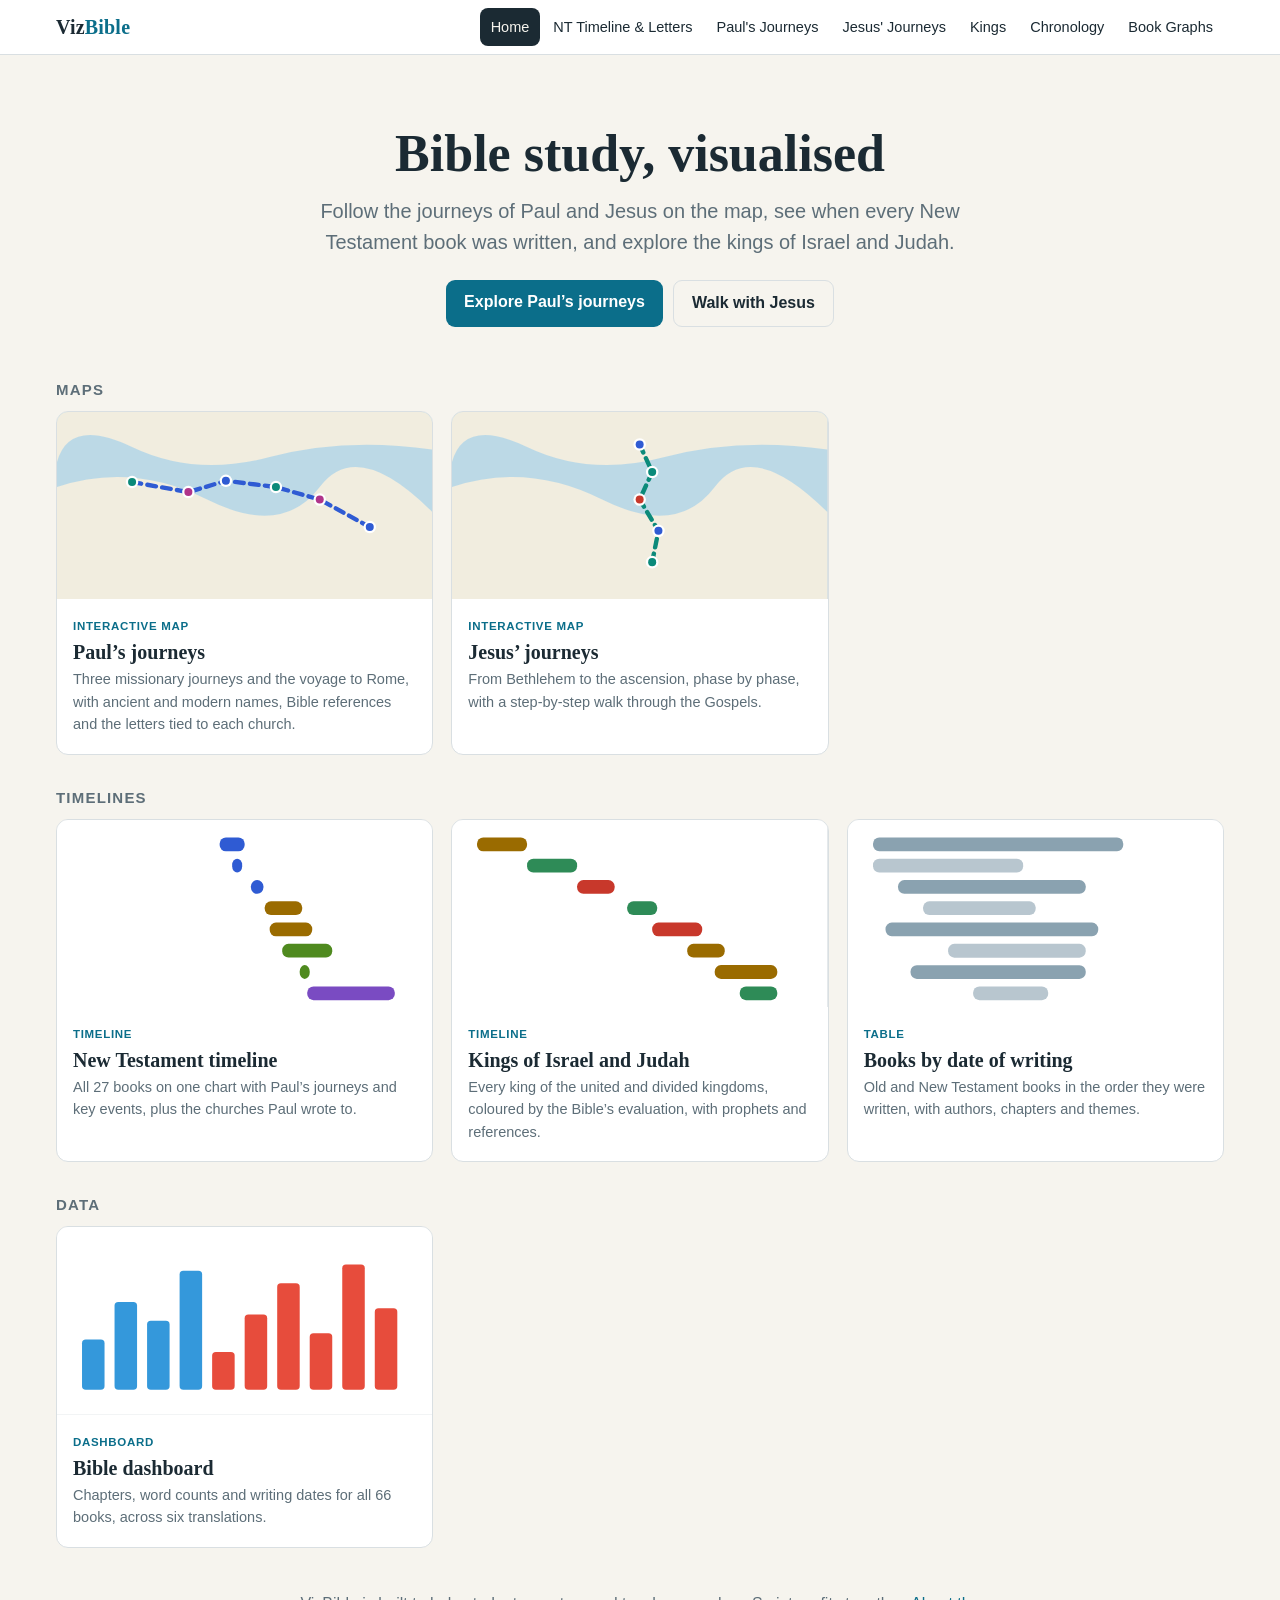
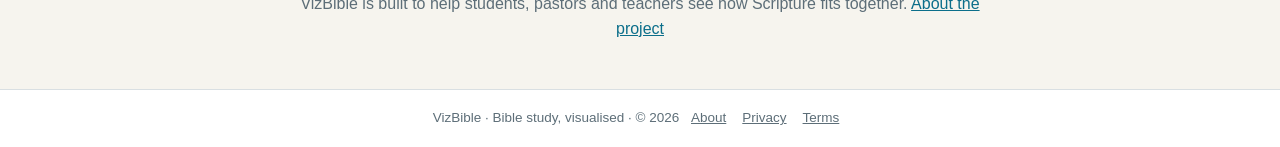
==== commit 76bddd5e: "Dating sources and method on the About page; visitor-count code ready but off (#11) - About page: ho" ====
--- a/index.html
+++ b/index.html
@@ -11,7 +11,7 @@
 <meta property="og:description" content="Interactive Bible maps and timelines: Paul's and Jesus' journeys, New Testament chronology and the kings of Israel and Judah.">
 <meta property="og:url" content="https://vizbible.com/"><meta name="twitter:card" content="summary_large_image"><meta property="og:image" content="https://vizbible.com/assets/og/index.jpg"><meta property="og:image:width" content="1200"><meta property="og:image:height" content="630">
 <link rel="icon" href="assets/favicon.svg" type="image/svg+xml">
-<link rel="stylesheet" href="assets/site.css?v=350c0aa7">
+<link rel="stylesheet" href="assets/site.css?v=9bd00f37">
 <style>
 .hero{text-align:center;padding:44px 16px 20px;max-width:820px;margin:0 auto}
 .hero h1{font-size:clamp(32px,6vw,52px);margin:0 0 10px}
@@ -28,7 +28,7 @@
 <main id="main" class="wrap">
   <section class="hero">
     <h1>Bible study, visualised</h1>
-    <p>Follow Abraham, Moses, Jesus and Paul on the map, see when every book of the Bible was written, and explore the kings of Israel and Judah.</p>
+    <p>Follow the journeys of Paul and Jesus on the map, see when every New Testament book was written, and explore the kings of Israel and Judah.</p>
     <div class="cta"><a class="vbtn" href="paulmap.html">Explore Paul’s journeys</a><a class="vbtn ghost" href="jesusmap.html">Walk with Jesus</a></div>
   </section>
 
@@ -36,7 +36,6 @@
   <div class="grid">
     <a class="card tile" href="paulmap.html"><span class="thumb"><svg viewBox="0 0 300 150" preserveAspectRatio="xMidYMid slice" aria-hidden="true"><rect width="300" height="150" fill="#bcd9e6"/><path d="M0 60 Q60 40 120 70 T210 60 T300 80 V150 H0Z" fill="#f1eddf"/><path d="M0 0 H300 V30 Q230 20 170 36 T60 28 T0 40Z" fill="#f1eddf"/><path d="M250 92 L210 70 L175 60 L135 55 L105 64 L60 56" fill="none" stroke="#2f5bd3" stroke-width="3.5" stroke-dasharray="7 5" stroke-linecap="round"/><circle cx="250" cy="92" r="5" fill="#fff"/><circle cx="250" cy="92" r="3.2" fill="#2f5bd3"/><circle cx="210" cy="70" r="5" fill="#fff"/><circle cx="210" cy="70" r="3.2" fill="#b0348a"/><circle cx="175" cy="60" r="5" fill="#fff"/><circle cx="175" cy="60" r="3.2" fill="#0b8a7a"/><circle cx="135" cy="55" r="5" fill="#fff"/><circle cx="135" cy="55" r="3.2" fill="#2f5bd3"/><circle cx="105" cy="64" r="5" fill="#fff"/><circle cx="105" cy="64" r="3.2" fill="#b0348a"/><circle cx="60" cy="56" r="5" fill="#fff"/><circle cx="60" cy="56" r="3.2" fill="#0b8a7a"/></svg></span><span class="body"><span class="tag">Interactive map</span><h2>Paul’s journeys</h2><p>Three missionary journeys and the voyage to Rome, with ancient and modern names, Bible references and the letters tied to each church.</p></span></a>
     <a class="card tile" href="jesusmap.html"><span class="thumb"><svg viewBox="0 0 300 150" preserveAspectRatio="xMidYMid slice" aria-hidden="true"><rect width="300" height="150" fill="#bcd9e6"/><path d="M0 60 Q60 40 120 70 T210 60 T300 80 V150 H0Z" fill="#f1eddf"/><path d="M0 0 H300 V30 Q230 20 170 36 T60 28 T0 40Z" fill="#f1eddf"/><path d="M160 120 L165 95 L150 70 L160 48 L150 26" fill="none" stroke="#0b8a7a" stroke-width="3.5" stroke-dasharray="7 5" stroke-linecap="round"/><circle cx="160" cy="120" r="5" fill="#fff"/><circle cx="160" cy="120" r="3.2" fill="#0b8a7a"/><circle cx="165" cy="95" r="5" fill="#fff"/><circle cx="165" cy="95" r="3.2" fill="#2f5bd3"/><circle cx="150" cy="70" r="5" fill="#fff"/><circle cx="150" cy="70" r="3.2" fill="#c8382b"/><circle cx="160" cy="48" r="5" fill="#fff"/><circle cx="160" cy="48" r="3.2" fill="#0b8a7a"/><circle cx="150" cy="26" r="5" fill="#fff"/><circle cx="150" cy="26" r="3.2" fill="#2f5bd3"/></svg></span><span class="body"><span class="tag">Interactive map</span><h2>Jesus’ journeys</h2><p>From Bethlehem to the ascension, phase by phase, with a step-by-step walk through the Gospels.</p></span></a>
-    <a class="card tile" href="otmap.html"><span class="thumb"><svg viewBox="0 0 300 150" preserveAspectRatio="xMidYMid slice" aria-hidden="true"><rect width="300" height="150" fill="#bcd9e6"/><path d="M0 40 Q80 30 150 50 T300 36 V150 H0Z" fill="#f1eddf"/><path d="M40 120 Q70 90 110 96 T170 60" fill="none" stroke="#2f5bd3" stroke-width="3.5" stroke-dasharray="7 5" stroke-linecap="round"/><path d="M170 60 Q210 40 260 52" fill="none" stroke="#b0348a" stroke-width="3.5" stroke-dasharray="7 5" stroke-linecap="round"/><path d="M150 110 L120 80" fill="none" stroke="#c8382b" stroke-width="3.5" stroke-dasharray="7 5" stroke-linecap="round"/><circle cx="40" cy="120" r="5" fill="#fff"/><circle cx="40" cy="120" r="3.2" fill="#2f5bd3"/><circle cx="170" cy="60" r="5" fill="#fff"/><circle cx="170" cy="60" r="3.2" fill="#0b8a7a"/><circle cx="260" cy="52" r="5" fill="#fff"/><circle cx="260" cy="52" r="3.2" fill="#b0348a"/><circle cx="120" cy="80" r="5" fill="#fff"/><circle cx="120" cy="80" r="3.2" fill="#c8382b"/></svg></span><span class="body"><span class="tag">Interactive map</span><h2>Old Testament journeys</h2><p>Abraham, the Exodus, the conquest of Canaan, the exiles and the return, with every stop referenced.</p></span></a>
   </div>
 
   <h2 class="sec">Timelines</h2>
@@ -54,6 +53,6 @@
   <p class="about">VizBible is built to help students, pastors and teachers see how Scripture fits together. <a href="about.html">About the project</a></p>
 </main>
 <div id="site-footer"></div>
-<script src="assets/site.js?v=2a98c604"></script>
+<script src="assets/site.js?v=9c199bd5"></script>
 </body>
 </html>
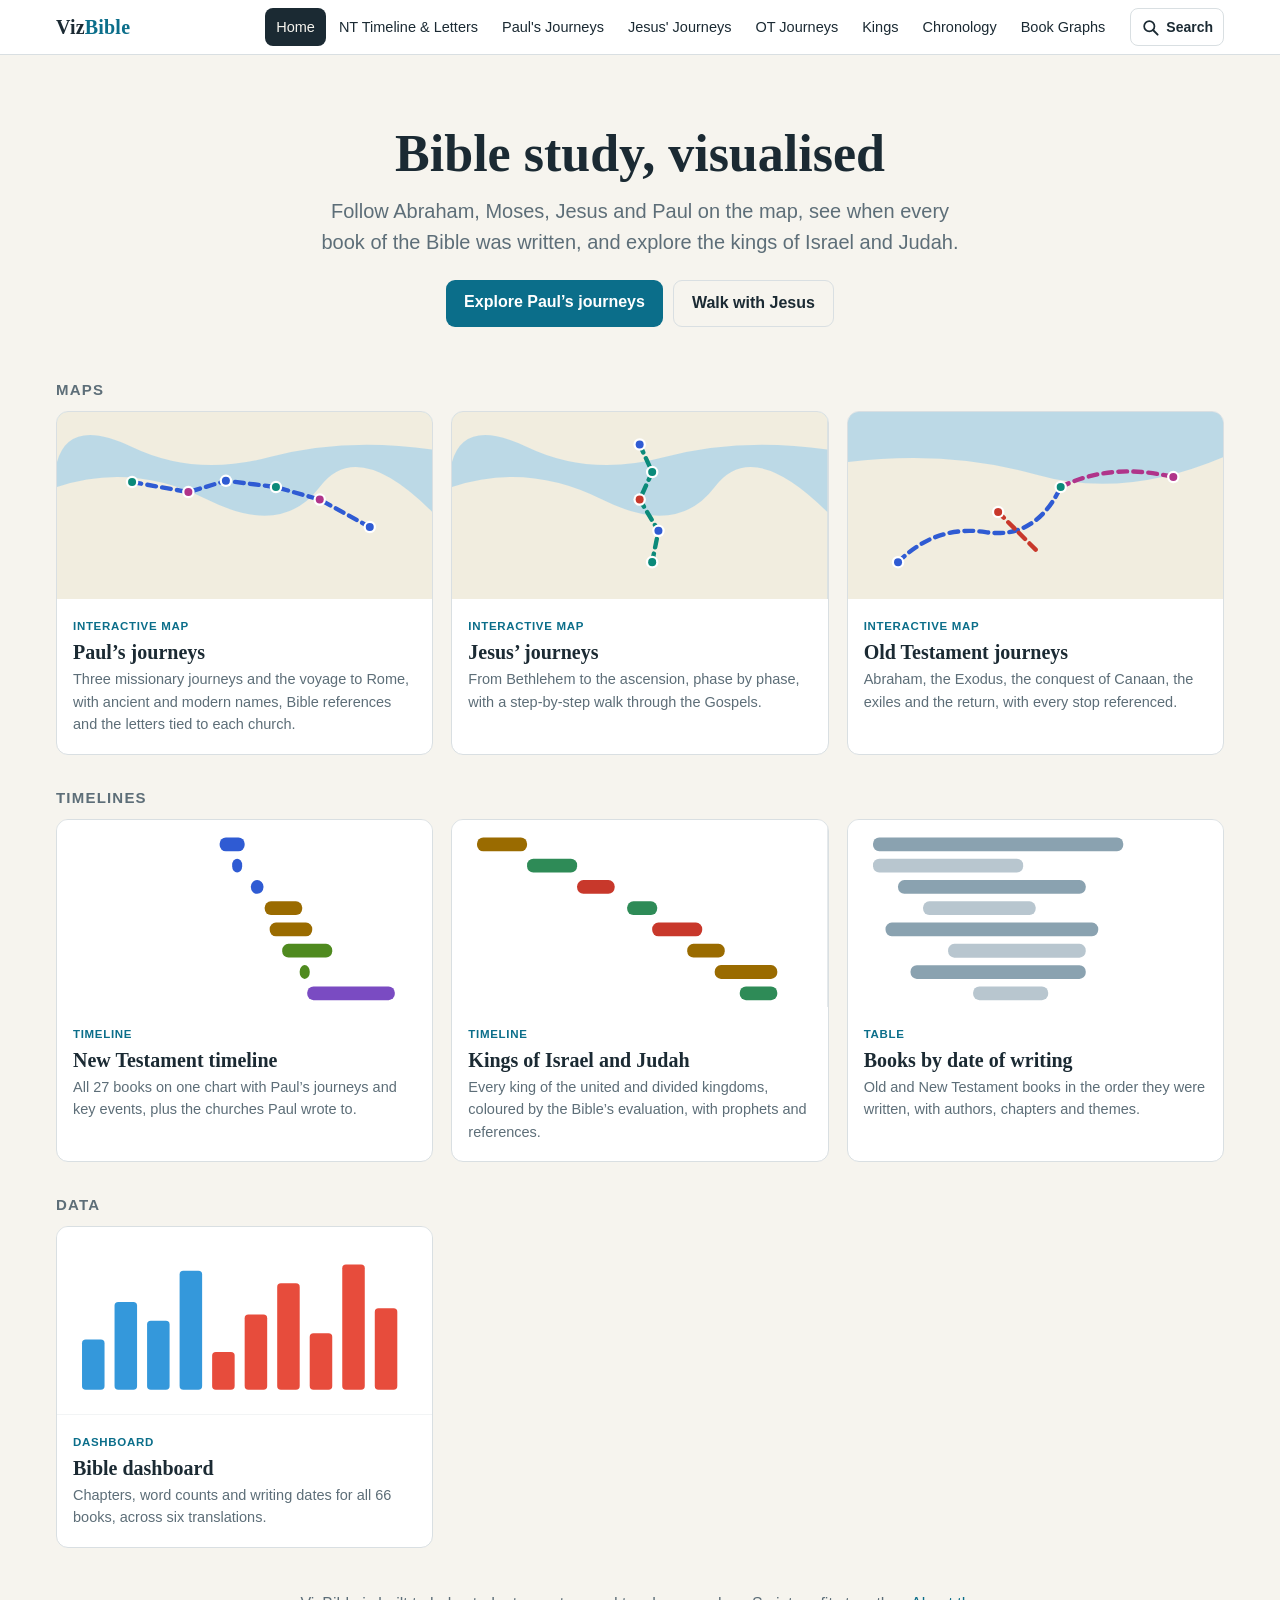
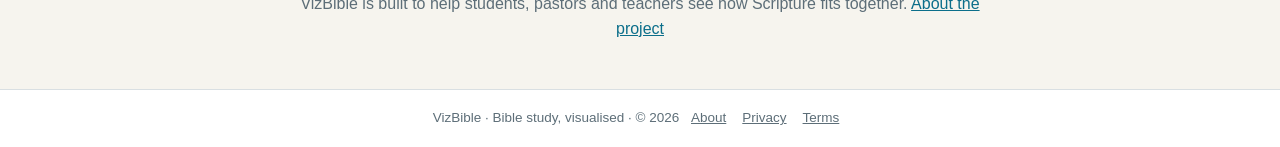
==== commit 0b068a8c: "Site-wide search (includes #11, #12, #13) (#14) * Dating sources and method on the About page; visit" ====
--- a/index.html
+++ b/index.html
@@ -11,7 +11,7 @@
 <meta property="og:description" content="Interactive Bible maps and timelines: Paul's and Jesus' journeys, New Testament chronology and the kings of Israel and Judah.">
 <meta property="og:url" content="https://vizbible.com/"><meta name="twitter:card" content="summary_large_image"><meta property="og:image" content="https://vizbible.com/assets/og/index.jpg"><meta property="og:image:width" content="1200"><meta property="og:image:height" content="630">
 <link rel="icon" href="assets/favicon.svg" type="image/svg+xml">
-<link rel="stylesheet" href="assets/site.css?v=9bd00f37">
+<link rel="stylesheet" href="assets/site.css?v=350c0aa7">
 <style>
 .hero{text-align:center;padding:44px 16px 20px;max-width:820px;margin:0 auto}
 .hero h1{font-size:clamp(32px,6vw,52px);margin:0 0 10px}
@@ -28,7 +28,7 @@
 <main id="main" class="wrap">
   <section class="hero">
     <h1>Bible study, visualised</h1>
-    <p>Follow the journeys of Paul and Jesus on the map, see when every New Testament book was written, and explore the kings of Israel and Judah.</p>
+    <p>Follow Abraham, Moses, Jesus and Paul on the map, see when every book of the Bible was written, and explore the kings of Israel and Judah.</p>
     <div class="cta"><a class="vbtn" href="paulmap.html">Explore Paul’s journeys</a><a class="vbtn ghost" href="jesusmap.html">Walk with Jesus</a></div>
   </section>
 
@@ -36,6 +36,7 @@
   <div class="grid">
     <a class="card tile" href="paulmap.html"><span class="thumb"><svg viewBox="0 0 300 150" preserveAspectRatio="xMidYMid slice" aria-hidden="true"><rect width="300" height="150" fill="#bcd9e6"/><path d="M0 60 Q60 40 120 70 T210 60 T300 80 V150 H0Z" fill="#f1eddf"/><path d="M0 0 H300 V30 Q230 20 170 36 T60 28 T0 40Z" fill="#f1eddf"/><path d="M250 92 L210 70 L175 60 L135 55 L105 64 L60 56" fill="none" stroke="#2f5bd3" stroke-width="3.5" stroke-dasharray="7 5" stroke-linecap="round"/><circle cx="250" cy="92" r="5" fill="#fff"/><circle cx="250" cy="92" r="3.2" fill="#2f5bd3"/><circle cx="210" cy="70" r="5" fill="#fff"/><circle cx="210" cy="70" r="3.2" fill="#b0348a"/><circle cx="175" cy="60" r="5" fill="#fff"/><circle cx="175" cy="60" r="3.2" fill="#0b8a7a"/><circle cx="135" cy="55" r="5" fill="#fff"/><circle cx="135" cy="55" r="3.2" fill="#2f5bd3"/><circle cx="105" cy="64" r="5" fill="#fff"/><circle cx="105" cy="64" r="3.2" fill="#b0348a"/><circle cx="60" cy="56" r="5" fill="#fff"/><circle cx="60" cy="56" r="3.2" fill="#0b8a7a"/></svg></span><span class="body"><span class="tag">Interactive map</span><h2>Paul’s journeys</h2><p>Three missionary journeys and the voyage to Rome, with ancient and modern names, Bible references and the letters tied to each church.</p></span></a>
     <a class="card tile" href="jesusmap.html"><span class="thumb"><svg viewBox="0 0 300 150" preserveAspectRatio="xMidYMid slice" aria-hidden="true"><rect width="300" height="150" fill="#bcd9e6"/><path d="M0 60 Q60 40 120 70 T210 60 T300 80 V150 H0Z" fill="#f1eddf"/><path d="M0 0 H300 V30 Q230 20 170 36 T60 28 T0 40Z" fill="#f1eddf"/><path d="M160 120 L165 95 L150 70 L160 48 L150 26" fill="none" stroke="#0b8a7a" stroke-width="3.5" stroke-dasharray="7 5" stroke-linecap="round"/><circle cx="160" cy="120" r="5" fill="#fff"/><circle cx="160" cy="120" r="3.2" fill="#0b8a7a"/><circle cx="165" cy="95" r="5" fill="#fff"/><circle cx="165" cy="95" r="3.2" fill="#2f5bd3"/><circle cx="150" cy="70" r="5" fill="#fff"/><circle cx="150" cy="70" r="3.2" fill="#c8382b"/><circle cx="160" cy="48" r="5" fill="#fff"/><circle cx="160" cy="48" r="3.2" fill="#0b8a7a"/><circle cx="150" cy="26" r="5" fill="#fff"/><circle cx="150" cy="26" r="3.2" fill="#2f5bd3"/></svg></span><span class="body"><span class="tag">Interactive map</span><h2>Jesus’ journeys</h2><p>From Bethlehem to the ascension, phase by phase, with a step-by-step walk through the Gospels.</p></span></a>
+    <a class="card tile" href="otmap.html"><span class="thumb"><svg viewBox="0 0 300 150" preserveAspectRatio="xMidYMid slice" aria-hidden="true"><rect width="300" height="150" fill="#bcd9e6"/><path d="M0 40 Q80 30 150 50 T300 36 V150 H0Z" fill="#f1eddf"/><path d="M40 120 Q70 90 110 96 T170 60" fill="none" stroke="#2f5bd3" stroke-width="3.5" stroke-dasharray="7 5" stroke-linecap="round"/><path d="M170 60 Q210 40 260 52" fill="none" stroke="#b0348a" stroke-width="3.5" stroke-dasharray="7 5" stroke-linecap="round"/><path d="M150 110 L120 80" fill="none" stroke="#c8382b" stroke-width="3.5" stroke-dasharray="7 5" stroke-linecap="round"/><circle cx="40" cy="120" r="5" fill="#fff"/><circle cx="40" cy="120" r="3.2" fill="#2f5bd3"/><circle cx="170" cy="60" r="5" fill="#fff"/><circle cx="170" cy="60" r="3.2" fill="#0b8a7a"/><circle cx="260" cy="52" r="5" fill="#fff"/><circle cx="260" cy="52" r="3.2" fill="#b0348a"/><circle cx="120" cy="80" r="5" fill="#fff"/><circle cx="120" cy="80" r="3.2" fill="#c8382b"/></svg></span><span class="body"><span class="tag">Interactive map</span><h2>Old Testament journeys</h2><p>Abraham, the Exodus, the conquest of Canaan, the exiles and the return, with every stop referenced.</p></span></a>
   </div>
 
   <h2 class="sec">Timelines</h2>
@@ -53,6 +54,6 @@
   <p class="about">VizBible is built to help students, pastors and teachers see how Scripture fits together. <a href="about.html">About the project</a></p>
 </main>
 <div id="site-footer"></div>
-<script src="assets/site.js?v=9c199bd5"></script>
+<script src="assets/site.js?v=2a98c604"></script>
 </body>
 </html>
